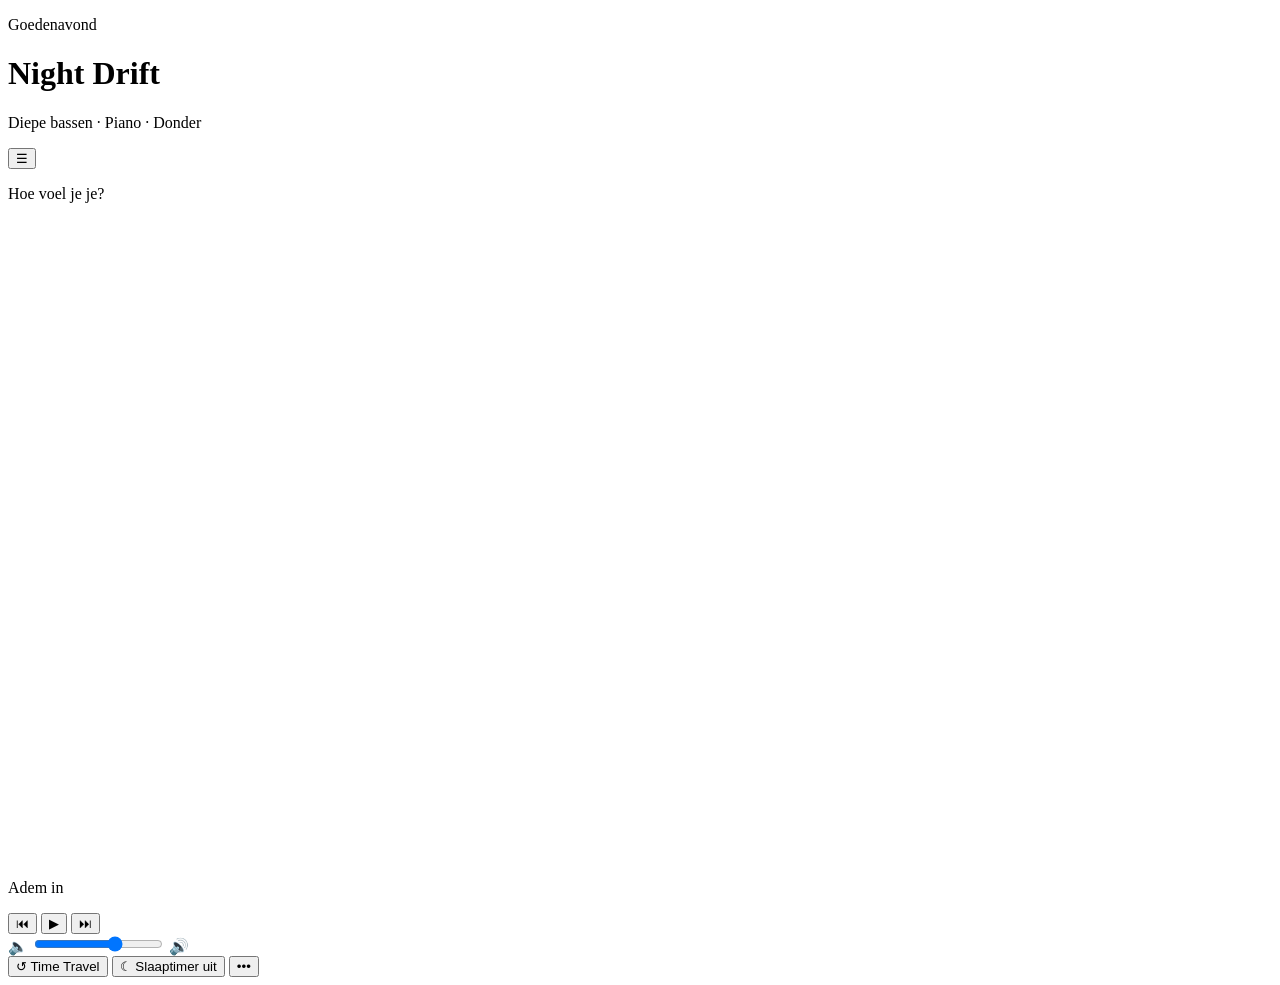
==== index.html @ b36ab754 "Add files via upload" ====
<!doctype html>
<html lang="nl" data-theme="evening">
<head>
  <meta charset="utf-8" />
  <meta name="viewport" content="width=device-width, initial-scale=1, viewport-fit=cover" />
  <meta name="theme-color" content="#0B132B" />
  <title>Dynamic Relaxation PWA</title>
  <link rel="manifest" href="../manifest.json" />
  <link rel="stylesheet" href="css/style.css" />
</head>
<body>
  <main class="app-shell">
    <header class="topbar">
      <div>
        <p class="eyebrow" id="phaseLabel">Goedenavond</p>
        <h1 id="trackTitle">Night Drift</h1>
        <p class="subtitle" id="trackSubtitle">Diepe bassen · Piano · Donder</p>
      </div>
      <button class="icon-button" id="settingsButton" aria-label="Instellingen">☰</button>
    </header>

    <section class="mood-section" aria-labelledby="moodTitle">
      <p id="moodTitle" class="section-label">Hoe voel je je?</p>
      <div class="mood-row" id="moodRow"></div>
    </section>

    <section class="visual-section" aria-label="Soundvisual en ademhaling">
      <canvas id="visualizer" width="640" height="640"></canvas>
      <div class="breath-ring" aria-hidden="true"></div>
      <p class="breath-label" id="breathLabel">Adem in</p>
    </section>

    <section class="player-section" aria-label="Audio controls">
      <div class="transport">
        <button class="transport-button" id="previousButton" aria-label="Vorige track">⏮</button>
        <button class="play-button" id="playButton" aria-label="Afspelen of pauzeren">▶</button>
        <button class="transport-button" id="nextButton" aria-label="Volgende track">⏭</button>
      </div>

      <label class="volume-row">
        <span>🔈</span>
        <input id="volumeSlider" type="range" min="0" max="1" step="0.01" value="0.65" />
        <span>🔊</span>
      </label>

      <div class="bottom-actions">
        <button class="pill-button" id="timeTravelButton">↺ Time Travel</button>
        <button class="pill-button" id="sleepTimerButton">☾ Slaaptimer uit</button>
        <button class="pill-button" id="moreButton">•••</button>
      </div>
    </section>

    <aside class="timer-panel" id="timerPanel" hidden>
      <p class="section-label">Slaaptimer</p>
      <div class="timer-grid">
        <button data-minutes="15">15 min</button>
        <button data-minutes="30">30 min</button>
        <button data-minutes="45">45 min</button>
        <button data-minutes="60">60 min</button>
      </div>
    </aside>
  </main>

  <audio id="audioPlayer" crossorigin="anonymous"></audio>
  <script type="module" src="js/app.js"></script>
</body>
</html>
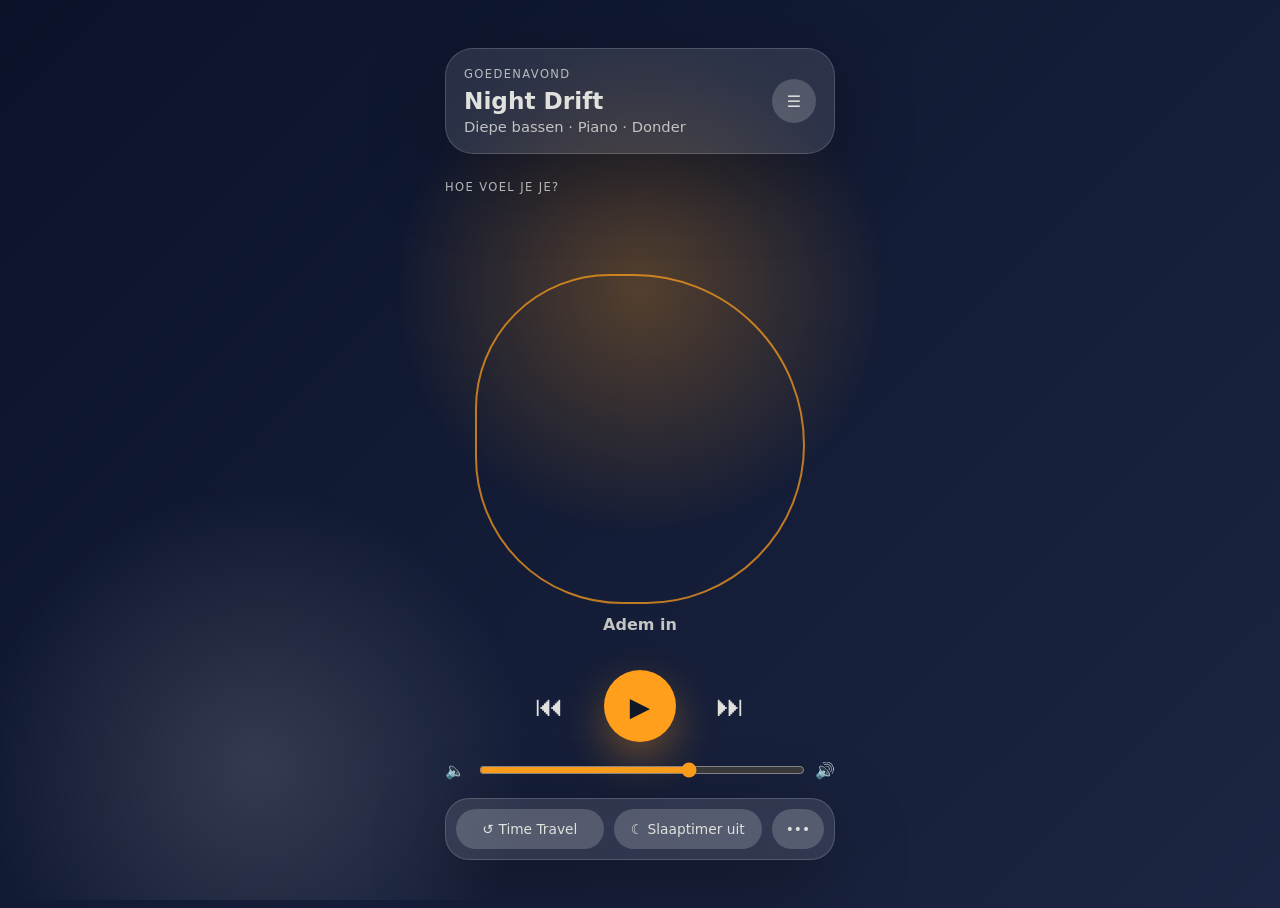
==== commit 69f9d627: "Update stylesheet and script paths in index.html" ====
--- a/index.html
+++ b/index.html
@@ -6,7 +6,7 @@
   <meta name="theme-color" content="#0B132B" />
   <title>Dynamic Relaxation PWA</title>
   <link rel="manifest" href="../manifest.json" />
-  <link rel="stylesheet" href="css/style.css" />
+  <link rel="stylesheet" href="./src/css/style.css">
 </head>
 <body>
   <main class="app-shell">
@@ -62,6 +62,8 @@
   </main>
 
   <audio id="audioPlayer" crossorigin="anonymous"></audio>
-  <script type="module" src="js/app.js"></script>
+  <script src="./src/js/audio.js"></script>
+  <script src="./src/js/visualizer.js"></script>
+  <script src="./src/js/app.js"></script>
 </body>
 </html>
--- a/src/css/style.css
+++ b/src/css/style.css
@@ -0,0 +1,220 @@
+:root {
+  --transition-speed: 3s;
+  --bg-gradient: linear-gradient(135deg, #0B132B 0%, #1C2541 100%);
+  --accent-color: #FF9F1C;
+  --text-color: #E0E1DD;
+  --glass: rgba(255, 255, 255, 0.11);
+  --glass-strong: rgba(255, 255, 255, 0.18);
+  --shadow: 0 24px 80px rgba(0, 0, 0, 0.28);
+  color-scheme: dark;
+}
+
+[data-theme="morning"] {
+  --bg-gradient: linear-gradient(135deg, #E0C3FC 0%, #8EC5FC 100%);
+  --accent-color: #FFF9A6;
+  --text-color: #2C3E50;
+  --glass: rgba(255, 255, 255, 0.28);
+  --glass-strong: rgba(255, 255, 255, 0.42);
+}
+
+[data-theme="afternoon"] {
+  --bg-gradient: linear-gradient(135deg, #4FACFE 0%, #00F2FE 100%);
+  --accent-color: #FFFFFF;
+  --text-color: #FFFFFF;
+  --glass: rgba(0, 47, 104, 0.18);
+  --glass-strong: rgba(255, 255, 255, 0.30);
+}
+
+[data-theme="evening"] {
+  --bg-gradient: linear-gradient(135deg, #0B132B 0%, #1C2541 100%);
+  --accent-color: #FF9F1C;
+  --text-color: #E0E1DD;
+}
+
+[data-theme="blackout"] {
+  --bg-gradient: linear-gradient(135deg, #000000 0%, #000000 100%);
+  --accent-color: transparent;
+  --text-color: transparent;
+  --glass: transparent;
+  --glass-strong: transparent;
+}
+
+* { box-sizing: border-box; }
+
+html, body { min-height: 100%; }
+
+body {
+  margin: 0;
+  font-family: Inter, ui-sans-serif, system-ui, -apple-system, BlinkMacSystemFont, "Segoe UI", sans-serif;
+  color: var(--text-color);
+  background: var(--bg-gradient);
+  transition: background var(--transition-speed) ease, color var(--transition-speed) ease;
+  overflow-x: hidden;
+}
+
+body::before {
+  content: "";
+  position: fixed;
+  inset: 0;
+  pointer-events: none;
+  background:
+    radial-gradient(circle at 50% 32%, color-mix(in srgb, var(--accent-color) 28%, transparent), transparent 28%),
+    radial-gradient(circle at 20% 85%, rgba(255, 255, 255, 0.14), transparent 22%);
+  transition: opacity var(--transition-speed) ease;
+}
+
+.app-shell {
+  width: min(100%, 430px);
+  min-height: 100dvh;
+  margin: 0 auto;
+  padding: max(24px, env(safe-area-inset-top)) 20px max(24px, env(safe-area-inset-bottom));
+  display: grid;
+  grid-template-rows: auto auto 1fr auto;
+  gap: 26px;
+  position: relative;
+}
+
+.topbar, .bottom-actions, .timer-panel {
+  border: 1px solid rgba(255, 255, 255, 0.16);
+  background: var(--glass);
+  backdrop-filter: blur(22px);
+  box-shadow: var(--shadow);
+}
+
+.topbar {
+  padding: 18px;
+  border-radius: 28px;
+  display: flex;
+  align-items: center;
+  justify-content: space-between;
+}
+
+.eyebrow, .section-label {
+  margin: 0 0 6px;
+  text-transform: uppercase;
+  font-size: 0.72rem;
+  letter-spacing: 0.12em;
+  opacity: 0.78;
+}
+
+h1 { margin: 0; font-size: 1.45rem; }
+.subtitle { margin: 4px 0 0; opacity: 0.82; font-size: 0.92rem; }
+
+.icon-button, .pill-button, .transport-button, .play-button, .timer-grid button, .mood-chip {
+  border: 0;
+  color: inherit;
+  cursor: pointer;
+  font: inherit;
+}
+
+.icon-button {
+  width: 44px;
+  height: 44px;
+  border-radius: 50%;
+  background: var(--glass-strong);
+}
+
+.mood-row {
+  display: flex;
+  gap: 10px;
+  overflow-x: auto;
+  padding: 2px 0 6px;
+  scrollbar-width: none;
+}
+.mood-row::-webkit-scrollbar { display: none; }
+
+.mood-chip {
+  white-space: nowrap;
+  border-radius: 999px;
+  padding: 12px 16px;
+  background: var(--glass);
+  transition: transform 200ms ease, background 250ms ease, color 250ms ease;
+}
+
+.mood-chip.active {
+  background: var(--accent-color);
+  color: #101828;
+  transform: translateY(-1px);
+}
+
+.visual-section {
+  display: grid;
+  place-items: center;
+  position: relative;
+  min-height: 360px;
+}
+
+#visualizer {
+  width: min(86vw, 340px);
+  height: min(86vw, 340px);
+  filter: drop-shadow(0 0 28px color-mix(in srgb, var(--accent-color) 60%, transparent));
+}
+
+.breath-ring {
+  position: absolute;
+  width: min(82vw, 330px);
+  aspect-ratio: 1;
+  border-radius: 44% 56% 52% 48%;
+  border: 2px solid color-mix(in srgb, var(--accent-color) 72%, transparent);
+  animation: breathe 8s ease-in-out infinite;
+}
+
+.breath-label {
+  position: absolute;
+  bottom: 10px;
+  margin: 0;
+  font-weight: 600;
+  opacity: 0.86;
+}
+
+@keyframes breathe {
+  0%, 100% { transform: scale(0.92); opacity: 0.55; }
+  50% { transform: scale(1.08); opacity: 1; }
+}
+
+.player-section { display: grid; gap: 18px; }
+.transport { display: flex; align-items: center; justify-content: center; gap: 34px; }
+.transport-button { background: transparent; font-size: 1.8rem; }
+.play-button {
+  width: 72px;
+  height: 72px;
+  border-radius: 50%;
+  background: var(--accent-color);
+  color: #101828;
+  font-size: 1.65rem;
+  box-shadow: 0 18px 44px color-mix(in srgb, var(--accent-color) 36%, transparent);
+}
+
+.volume-row { display: grid; grid-template-columns: auto 1fr auto; gap: 12px; align-items: center; }
+input[type="range"] { width: 100%; accent-color: var(--accent-color); }
+
+.bottom-actions {
+  display: grid;
+  grid-template-columns: 1fr 1fr auto;
+  gap: 10px;
+  padding: 10px;
+  border-radius: 24px;
+}
+
+.pill-button {
+  background: var(--glass-strong);
+  border-radius: 999px;
+  padding: 12px 14px;
+  font-size: 0.86rem;
+}
+
+.timer-panel {
+  position: absolute;
+  left: 20px;
+  right: 20px;
+  bottom: 96px;
+  padding: 18px;
+  border-radius: 28px;
+}
+
+.timer-grid { display: grid; grid-template-columns: repeat(4, 1fr); gap: 8px; }
+.timer-grid button { padding: 12px 8px; border-radius: 16px; background: var(--glass-strong); }
+
+@media (min-width: 760px) {
+  .app-shell { min-height: 860px; border-radius: 42px; margin-block: 24px; }
+}
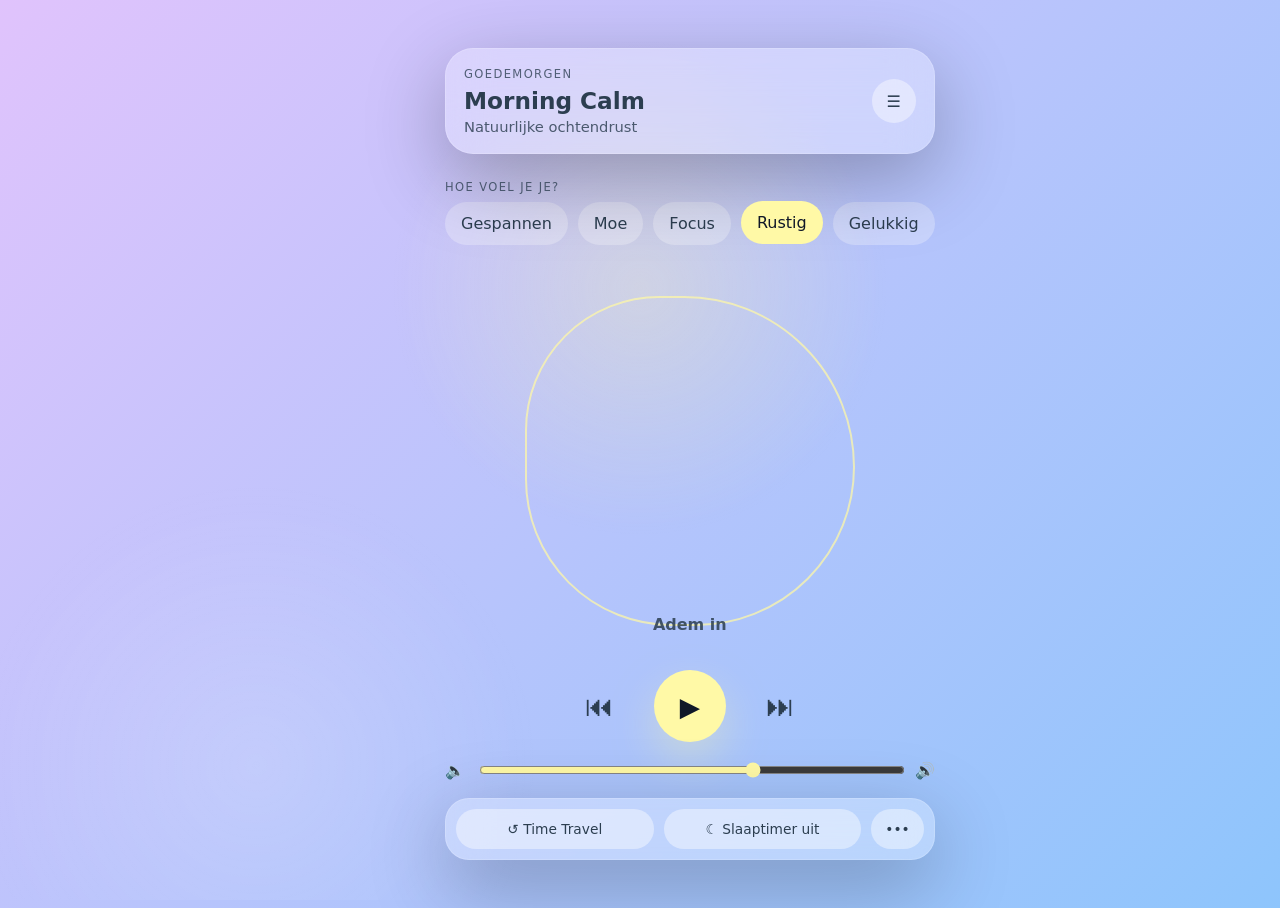
==== commit a4352ea6: "Change script tags to module type for JS files" ====
--- a/index.html
+++ b/index.html
@@ -62,8 +62,8 @@
   </main>
 
   <audio id="audioPlayer" crossorigin="anonymous"></audio>
-  <script src="./src/js/audio.js"></script>
-  <script src="./src/js/visualizer.js"></script>
-  <script src="./src/js/app.js"></script>
+  <script type="module" src="./src/js/audio.js"></script>
+  <script type="module" src="./src/js/visualizer.js"></script>
+  <script type="module" src="./src/js/app.js"></script>
 </body>
 </html>
